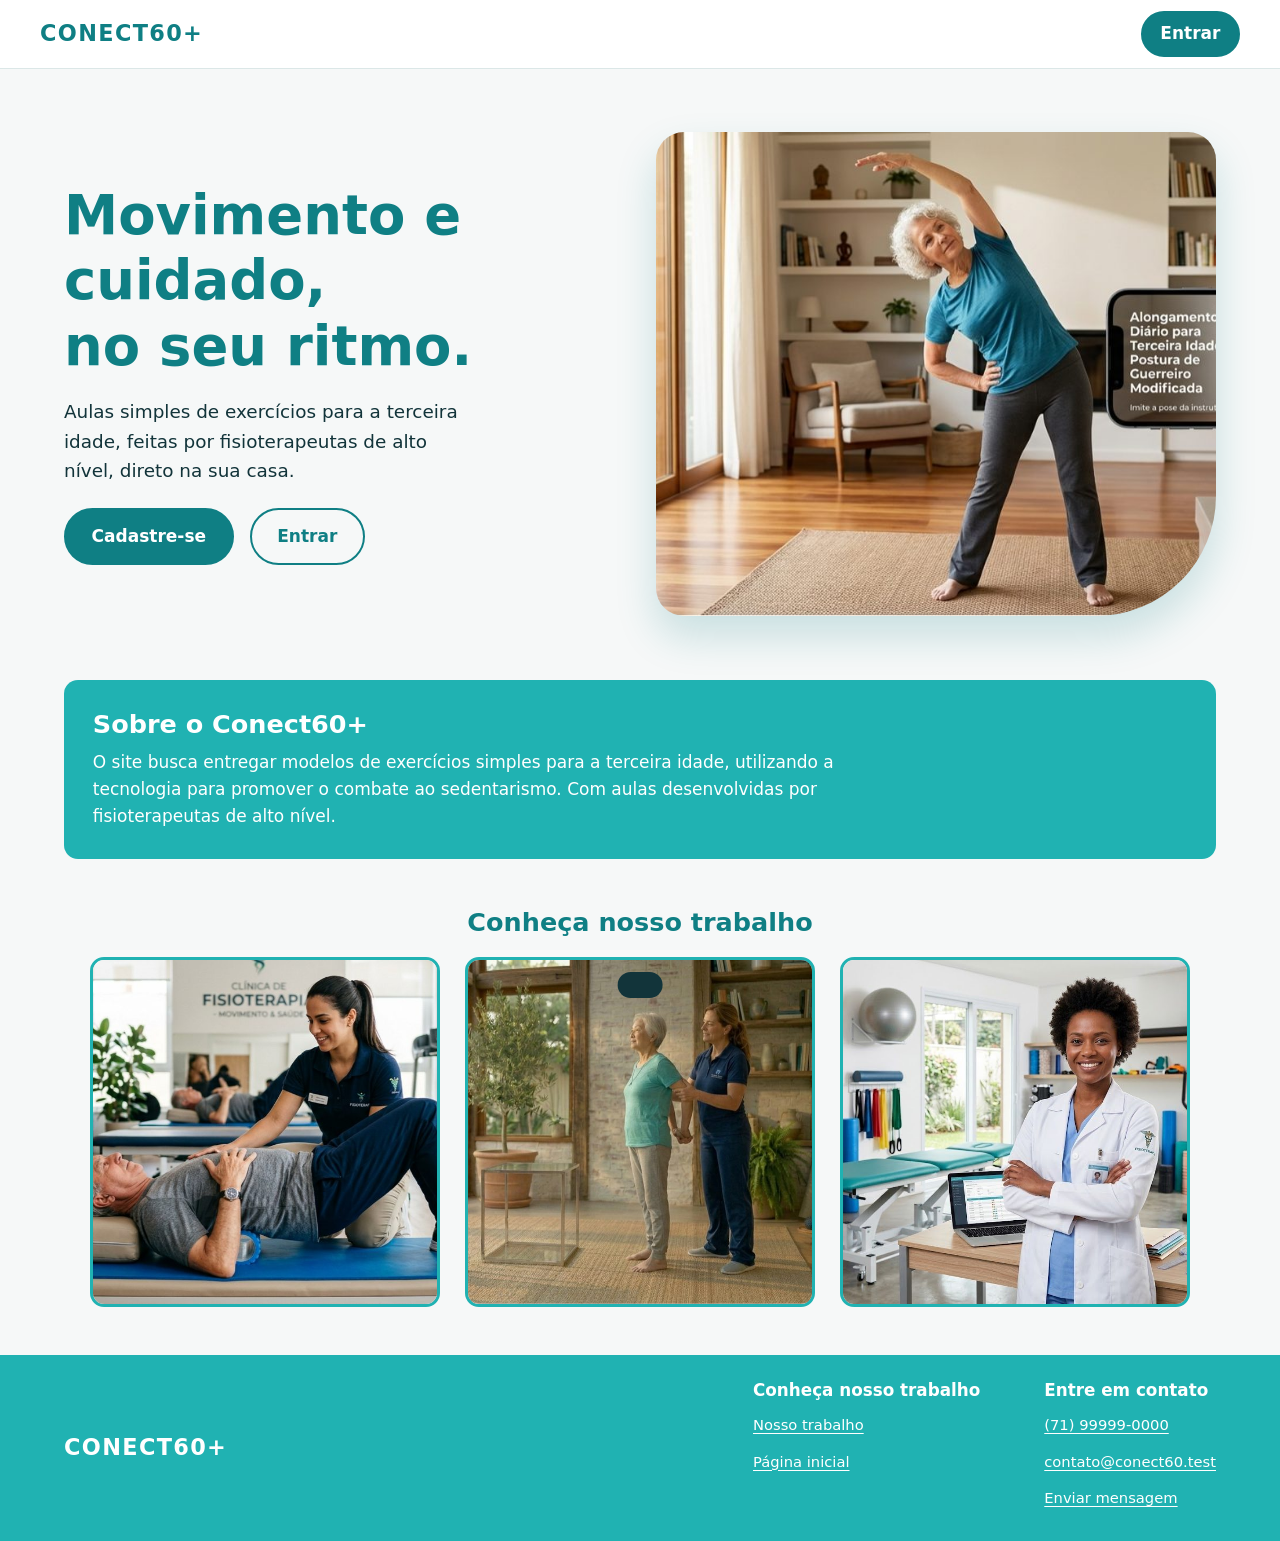
==== index.html @ 5c6b88a5 "Add files via upload" ====
<!DOCTYPE html>
<html lang="pt-BR">
<head>
<meta charset="UTF-8">
<meta name="viewport" content="width=device-width, initial-scale=1">
<title>Conect60+ | Exercícios para a terceira idade</title>
<link rel="stylesheet" href="style.css">
<script src="script.js" defer></script>
</head>
<body>
<a class="skip" href="#main">Pular para o conteúdo</a>

<header class="top">
  <a class="logo" href="#" data-go="home" aria-label="Conect60+, página inicial">CONECT60+</a>
  <nav class="top-actions" aria-label="Principal">
    <button class="btn btn-sm" id="btn-enter-top" data-open="login">Entrar</button>
    <button class="icon-btn" id="btn-profile" data-open="profile" aria-label="Abrir meu perfil" hidden>
      <img id="top-avatar" alt="" hidden>
      <svg id="top-avatar-svg" viewBox="0 0 24 24" aria-hidden="true"><circle cx="12" cy="8" r="4"/><path d="M4 21c1-4.5 4.5-6 8-6s7 1.5 8 6"/></svg>
    </button>
    <button class="btn btn-sm btn-ghost" id="btn-logout" hidden>Sair</button>
  </nav>
</header>

<main id="main" tabindex="-1">

  <!-- HOME -->
  <section class="view is-active" id="view-home" aria-labelledby="h-home">
    <div class="hero">
      <div class="hero-text">
        <h1 id="h-home">Movimento e cuidado, <br>no seu ritmo.</h1>
        <p>Aulas simples de exercícios para a terceira idade, feitas por fisioterapeutas de alto nível, direto na sua casa.</p>
        <div class="cta">
          <button class="btn" data-open="signup">Cadastre-se</button>
          <button class="btn btn-outline" data-open="login">Entrar</button>
        </div>
      </div>
      <div class="hero-img" role="img" aria-label="Senhora fazendo alongamento em casa, seguindo uma aula pelo celular"></div>
    </div>
    <section class="about" aria-labelledby="h-about">
      <h2 id="h-about">Sobre o Conect60+</h2>
      <p>O site busca entregar modelos de exercícios simples para a terceira idade, utilizando a tecnologia para promover o combate ao sedentarismo. Com aulas desenvolvidas por fisioterapeutas de alto nível.</p>
    </section>

  <!-- CONHEÇA NOSSO TRABALHO (só na página inicial) -->
  <section class="work" id="trabalho" tabindex="-1" aria-labelledby="h-work">
    <h2 id="h-work">Conheça nosso trabalho</h2>
    <ul class="work-grid">
      <li><figure tabindex="0">
        <div class="photo p1" role="img" aria-label="Fisioterapeuta atendendo um paciente idoso em uma clínica"></div>
        <figcaption>Nossos fisioterapeutas são profissionais qualificados e preparados para atender as necessidades da terceira idade.</figcaption>
      </figure></li>
      <li><figure tabindex="0">
        <div class="photo p2" role="img" aria-label="Fisioterapeuta ajudando uma senhora em um exercício de alongamento dos braços"></div>
        <figcaption>Todos os exercícios são seguros, confiáveis e desenvolvidos com base em orientações profissionais.</figcaption>
      </figure></li>
      <li><figure tabindex="0">
        <div class="photo p3" role="img" aria-label="Fisioterapeuta sorrindo, de braços cruzados, em sala de fisioterapia"></div>
        <figcaption>Nossa equipe acompanha cada aula com carinho e atenção, para você se sentir seguro em cada movimento.</figcaption>
      </figure></li>
    </ul>
  </section>
  </section>

  <!-- HOME DO IDOSO -->
  <section class="view" id="view-elder" aria-labelledby="h-elder">
    <div class="banner"><h1 id="h-elder">Olá, <span class="user-name">bem-vindo</span>!</h1></div>
    <div class="content">
      <h2 class="tag">Suas aulas</h2>
      <p class="progress" id="progress" aria-live="polite"></p>
      <ul class="grid lessons" id="lessons"></ul>
      <button class="btn btn-outline" id="btn-rate" data-open="rate" hidden>Avaliar o fisioterapeuta</button>
      <h2 class="tag">Exercícios</h2>
      <ul class="grid tiles" id="tiles"></ul>
    </div>
  </section>

  <!-- HOME DO PROFISSIONAL -->
  <section class="view" id="view-pro" aria-labelledby="h-pro">
    <div class="banner"><h1 id="h-pro">Olá, <span class="user-name">profissional</span>!</h1></div>
    <div class="content">
      <div class="publish">
        <h2>Publicar atividades</h2>
        <label class="btn btn-outline upload">
          Publique suas atividades
          <input type="file" id="file-up" accept="video/*,image/*" multiple>
        </label>
        <ul class="published" id="published" aria-live="polite"></ul>
      </div>
      <h2 class="tag">Quadros</h2>
      <ul class="grid lessons" id="boards"></ul>
    </div>
  </section>

  <!-- PÁGINA DE CATEGORIA DE EXERCÍCIOS -->
  <section class="view" id="view-cat" aria-labelledby="h-cat">
    <div class="banner cat-banner">
      <div class="banner-text">
      <nav class="crumbs" aria-label="Você está em">
        <a href="#" id="crumb-back">Exercícios</a> <span aria-hidden="true">/</span> <span id="cat-crumb" aria-current="page"></span>
      </nav>
      <h1 id="h-cat"></h1>
      <p id="cat-desc" class="cat-desc"></p>
      </div>
      <img id="cat-img" class="cat-img" alt="" width="233" height="179">
    </div>
    <div class="content">
      <p class="safety" role="note"><strong>Atenção:</strong> faça os movimentos devagar. Pare se sentir dor, tontura ou falta de ar e converse com o seu profissional de saúde.</p>
      <ul class="grid ex-grid" id="ex-list"></ul>
      <nav class="cat-nav" aria-label="Outras categorias">
        <button type="button" class="btn btn-outline" id="cat-prev"></button>
        <button type="button" class="btn" id="cat-back">Voltar aos exercícios</button>
        <button type="button" class="btn btn-outline" id="cat-next"></button>
      </nav>
    </div>
  </section>

</main>

<footer class="foot">
  <strong class="logo light">CONECT60+</strong>
  <nav class="foot-cols" aria-label="Rodapé">
    <div id="foot-work">
      <h2 class="f-title">Conheça nosso trabalho</h2>
      <ul>
        <li><a href="#trabalho" id="lnk-work">Nosso trabalho</a></li>
        <li><a href="#" data-go="home">Página inicial</a></li>
      </ul>
    </div>
    <div>
      <h2 class="f-title">Entre em contato</h2>
      <ul>
        <li><a href="tel:+5571999990000">(71) 99999-0000</a></li>
        <li><a href="mailto:contato@conect60.test">contato@conect60.test</a></li>
        <li><button type="button" class="f-btn" data-open="contact">Enviar mensagem</button></li>
      </ul>
    </div>
  </nav>
</footer>

<!-- DIALOGS (formulários só aparecem ao clicar) -->
<dialog id="dlg-signup" aria-labelledby="t-signup">
  <form method="dialog" class="card" id="f-signup" novalidate>
    <button type="button" class="close" data-close aria-label="Fechar">×</button>
    <h2 id="t-signup">Cadastre-se</h2>
    <p class="err" role="alert" aria-live="assertive"></p>
    <label>Nome completo<input name="nome" autocomplete="name" required></label>
    <div class="pro-only" hidden>
      <label>E-mail<input name="email" type="email" autocomplete="email"></label>
    </div>
    <label>Telefone<input name="tel" type="tel" inputmode="tel" autocomplete="tel" required></label>
    <label>Senha<input name="senha" type="password" autocomplete="new-password" minlength="6" required></label>
    <div class="pro-only" hidden>
      <label>Número do Crefito<input name="crefito"></label>
    </div>
    <button class="btn" type="submit">Cadastrar-se</button>
    <button type="button" class="link" id="toggle-pro" aria-pressed="false">Entre como profissional de saúde</button>
    <button type="button" class="link" data-open="login">Já tenho conta</button>
  </form>
</dialog>

<dialog id="dlg-login" aria-labelledby="t-login">
  <form method="dialog" class="card" id="f-login" novalidate>
    <button type="button" class="close" data-close aria-label="Fechar">×</button>
    <h2 id="t-login">Entrar</h2>
    <p class="err" role="alert" aria-live="assertive"></p>
    <label>Telefone<input name="tel" type="tel" inputmode="tel" autocomplete="tel" required></label>
    <label>Senha<input name="senha" type="password" autocomplete="current-password" required></label>
    <button class="btn" type="submit">Entrar</button>
    <button type="button" class="link" data-open="reset">Esqueceu a senha?</button>
    <button type="button" class="link" data-open="signup">Criar conta</button>
  </form>
</dialog>

<dialog id="dlg-reset" aria-labelledby="t-reset">
  <form method="dialog" class="card" id="f-reset" novalidate>
    <button type="button" class="close" data-close aria-label="Fechar">×</button>
    <h2 id="t-reset">Redefinir senha</h2>
    <p class="err" role="alert" aria-live="assertive"></p>
    <label>Telefone<input name="tel" type="tel" inputmode="tel" required></label>
    <label>Nova senha<input name="senha" type="password" minlength="6" autocomplete="new-password" required></label>
    <button class="btn" type="submit">Alterar senha</button>
  </form>
</dialog>

<!-- PERFIL (pop-up) -->
<dialog id="dlg-profile" aria-labelledby="t-profile" class="wide">
  <form method="dialog" class="card profile" id="f-profile" novalidate>
    <button type="button" class="close" data-close aria-label="Fechar">×</button>
    <h2 id="t-profile" class="bar">Perfil</h2>
    <p class="err" role="alert" aria-live="assertive"></p>
    <div class="profile-body">
      <div class="avatar-wrap">
        <div class="avatar" id="avatar-box">
          <img id="avatar-img" alt="Sua foto de perfil" hidden>
          <svg id="avatar-svg" viewBox="0 0 24 24" aria-hidden="true"><circle cx="12" cy="8" r="4"/><path d="M4 21c1-4.5 4.5-6 8-6s7 1.5 8 6"/></svg>
        </div>
        <div class="pro-only photo-actions">
          <label class="btn btn-sm btn-outline photo-btn">Alterar foto<input type="file" id="photo-input" accept="image/png,image/jpeg,image/webp"></label>
          <button type="button" class="link" id="photo-remove" hidden>Remover foto</button>
        </div>
      </div>
      <div class="fields">
        <label>Nome completo<input name="nome" autocomplete="name"></label>
        <label>Telefone para contato<input name="tel" type="tel" autocomplete="tel"></label>
        <label class="elder-only">Senha<input name="senha" type="password" autocomplete="new-password" placeholder="Deixe vazio para manter"></label>
        <label class="pro-only">Título profissional<input name="titulo" placeholder="Ex.: Fisioterapeuta, Crefito 0000"></label>
        <label class="pro-only">Resumo profissional<textarea name="resumo" rows="3"></textarea></label>
        <button class="btn" type="submit">Salvar alterações</button>
      </div>
    </div>
  </form>
</dialog>


<!-- CONTATO -->
<dialog id="dlg-contact" aria-labelledby="t-contact">
  <form method="dialog" class="card" id="f-contact" novalidate>
    <button type="button" class="close" data-close aria-label="Fechar">×</button>
    <h2 id="t-contact">Fale com a gente</h2>
    <p class="hint">Telefone de teste: (71) 99999-0000<br>E-mail de teste: contato@conect60.test</p>
    <p class="err" role="alert" aria-live="assertive"></p>
    <label>Nome<input name="nome" autocomplete="name" required></label>
    <label>E-mail<input name="email" type="email" autocomplete="email" required></label>
    <label>Mensagem<textarea name="msg" rows="4" required></textarea></label>
    <button class="btn" type="submit">Enviar mensagem</button>
  </form>
</dialog>

<!-- PLAYER DA AULA -->
<dialog id="dlg-player" aria-labelledby="t-player" class="wide">
  <div class="card">
    <button type="button" class="close" data-close aria-label="Fechar aula">×</button>
    <h2 id="t-player">Aula</h2>
    <video id="player" controls preload="metadata"></video>
    <p class="hint" id="player-hint"></p>
    <button class="btn" type="button" id="btn-finish">Concluir aula</button>
  </div>
</dialog>

<!-- AVALIAÇÃO (ao finalizar as aulas) -->
<dialog id="dlg-rate" aria-labelledby="t-rate" class="eval">
  <form method="dialog" class="card" id="f-rate" novalidate>
    <div class="rate-head">
      <div class="avatar sm" aria-hidden="true"><svg viewBox="0 0 24 24"><circle cx="12" cy="8" r="4"/><path d="M4 21c1-4.5 4.5-6 8-6s7 1.5 8 6"/></svg></div>
      <div><span class="chip">Sessão / Pacote finalizado</span><strong id="rate-pro">Nome do Profissional</strong></div>
      <button type="button" class="btn btn-sm btn-ghost" data-close>× Fechar</button>
    </div>
    <hr>
    <fieldset class="rate-set">
      <legend id="t-rate">Como foi a sua experiência com este fisioterapeuta?</legend>
      <button type="button" class="btn btn-sm btn-listen" id="btn-listen" aria-label="Ouvir a pergunta e as opções">🔊 Ouvir</button>
      <div class="opts">
        <label class="opt o-bad"><input type="radio" name="nota" value="1"><span><svg viewBox="0 0 24 24" aria-hidden="true"><path d="M10 15H5.5a2 2 0 0 1-2-2.3l1-6A2 2 0 0 1 6.5 5H17v10l-4 6a2 2 0 0 1-2-2z"/></svg>Não gostei</span></label>
        <label class="opt o-neutral"><input type="radio" name="nota" value="2"><span><svg viewBox="0 0 24 24" aria-hidden="true"><circle cx="12" cy="12" r="9"/><path d="M8 15h8M9 9.5h.01M15 9.5h.01"/></svg>Neutro</span></label>
        <label class="opt o-good"><input type="radio" name="nota" value="3"><span><svg viewBox="0 0 24 24" aria-hidden="true"><path d="M14 9h4.5a2 2 0 0 1 2 2.3l-1 6a2 2 0 0 1-2 1.7H7V9l4-6a2 2 0 0 1 2 2z"/></svg>Gostei</span></label>
        <label class="opt o-great"><input type="radio" name="nota" value="4"><span><svg viewBox="0 0 24 24" aria-hidden="true"><path d="M12 3l2.7 5.6 6.1.9-4.4 4.3 1 6.1L12 17l-5.4 2.9 1-6.1L3.2 9.5l6.1-.9z"/></svg>Ótimo</span></label>
      </div>
    </fieldset>
    <button class="btn btn-save" type="submit" id="btn-save" disabled>Salvar avaliação</button>
    <button type="button" class="link" data-close>Responder depois</button>
  </form>
</dialog>

<div class="toast" id="toast" role="status" aria-live="polite"></div>
</body>
</html>
---- style.css ----
:root{
  --teal:#20b2b2; --teal-d:#0f7f84; --ink:#12343a; --mist:#eaf7f7; --bg:#f6f8f8; --white:#fff; --danger:#b3261e;
  --r:14px; --ease:cubic-bezier(.22,.8,.3,1);
  --hero-img:url('imagens/hero-alongamento.jpg');
  font-family:"Segoe UI",system-ui,-apple-system,Roboto,sans-serif; color:var(--ink);
}
*{box-sizing:border-box}
html{scroll-behavior:smooth}
body{margin:0;background:var(--bg);font-size:1.0625rem;line-height:1.6;min-height:100vh;display:flex;flex-direction:column}
main{flex:1}
main:focus{outline:none}
h1,h2{line-height:1.2;margin:0 0 .6rem}
button,input,textarea{font:inherit}
:focus-visible{outline:3px solid #ffb703;outline-offset:3px;border-radius:6px}

.skip{position:absolute;left:-999px;top:0;background:var(--ink);color:#fff;padding:.7rem 1rem;z-index:100}
.skip:focus{left:0}

/* topo */
.top{position:sticky;top:0;z-index:20;display:flex;justify-content:space-between;align-items:center;padding:.7rem clamp(1rem,4vw,2.5rem);background:var(--white);box-shadow:0 1px 0 #dbe7e7}
.logo{font-weight:800;letter-spacing:.06em;font-size:1.4rem;color:var(--teal-d);text-decoration:none}
.logo.light{color:#fff}
.top-actions{display:flex;gap:.6rem;align-items:center}

/* botões */
.btn{background:var(--teal-d);color:#fff;border:2px solid var(--teal-d);padding:.8rem 1.6rem;border-radius:999px;font-weight:700;cursor:pointer;transition:transform .2s var(--ease),box-shadow .2s var(--ease),background .2s;display:inline-block;text-align:center}
.btn:hover{transform:translateY(-2px);box-shadow:0 8px 18px rgba(15,127,132,.28)}
.btn:active{transform:scale(.97)}
.btn-sm{padding:.45rem 1.1rem}
.btn-outline{background:transparent;color:var(--teal-d)}
.btn-outline:hover{background:var(--mist)}
.btn-ghost{background:transparent;color:var(--teal-d)}
.icon-btn{width:46px;height:46px;border-radius:50%;border:2px solid var(--teal-d);background:var(--white);display:grid;place-items:center;cursor:pointer;transition:transform .25s var(--ease)}
.icon-btn:hover{transform:rotate(-8deg) scale(1.08)}
.icon-btn svg,.avatar svg{width:60%;fill:none;stroke:var(--teal-d);stroke-width:1.8;stroke-linecap:round}
.link{background:none;border:0;color:var(--teal-d);text-decoration:underline;cursor:pointer;padding:.3rem;font-size:.95rem}
[hidden]{display:none!important}

/* transição de páginas */
.view{display:none}
.view.is-active{display:block;animation:viewIn .55s var(--ease) both}
.view.leaving{display:block;animation:viewOut .25s ease-in both;pointer-events:none}
@keyframes viewIn{from{opacity:0;transform:translateY(24px) scale(.985)}to{opacity:1;transform:none}}
@keyframes viewOut{to{opacity:0;transform:translateY(-14px)}}

/* hero */
.hero{display:grid;grid-template-columns:1fr 1fr;align-items:center;gap:2rem;padding:clamp(1.5rem,5vw,4rem) clamp(1rem,5vw,4rem);min-height:68vh}
.hero h1{font-size:clamp(2rem,5vw,3.4rem);color:var(--teal-d)}
.hero p{max-width:34ch;font-size:1.15rem}
.hero-text>*{animation:rise .7s var(--ease) both}
.hero-text>:nth-child(2){animation-delay:.12s}
.hero-text>:nth-child(3){animation-delay:.24s}
@keyframes rise{from{opacity:0;transform:translateY(22px)}to{opacity:1;transform:none}}
.cta{display:flex;gap:1rem;flex-wrap:wrap;margin-top:1.4rem}
.hero-img{min-height:340px;height:100%;border-radius:28px 28px 120px 28px;background:var(--hero-img) 58% center/cover;background-color:#bfeaea;box-shadow:0 20px 40px rgba(15,127,132,.2);animation:float 6s ease-in-out infinite}
@keyframes float{50%{transform:translateY(-10px)}}
.about{margin:0 clamp(1rem,5vw,4rem) 3rem;background:var(--teal);color:#fff;padding:1.8rem;border-radius:var(--r)}
.about p{max-width:70ch;margin:0}

/* áreas logadas */
.banner{background:linear-gradient(120deg,var(--teal),var(--teal-d));color:#fff;padding:2.5rem clamp(1rem,5vw,4rem)}
.banner h1{margin:0;font-size:clamp(1.6rem,4vw,2.4rem)}
.content{padding:1.5rem clamp(1rem,5vw,4rem) 3rem}
.tag{display:inline-block;background:var(--teal);color:#fff;padding:.3rem 1rem;border-radius:8px;font-size:1.05rem;margin:1.5rem 0 .9rem}
.grid{list-style:none;margin:0;padding:0;display:grid;gap:1rem}
.lessons{grid-template-columns:repeat(auto-fill,minmax(210px,1fr))}
.tiles{grid-template-columns:repeat(auto-fill,minmax(150px,1fr))}
.lesson,.tile{border-radius:var(--r);overflow:hidden;animation:rise .5s var(--ease) both}
.lesson button{width:100%;aspect-ratio:16/9;background:#0b1d20;border:0;border-radius:var(--r);cursor:pointer;display:grid;place-items:center;color:#fff;transition:transform .25s var(--ease)}
.lesson button:hover{transform:scale(1.03)}
.lesson button::before{content:"";width:46px;height:46px;border-radius:50%;background:var(--teal) url("data:image/svg+xml,%3Csvg xmlns='http://www.w3.org/2000/svg' viewBox='0 0 24 24'%3E%3Cpath fill='white' d='M9 7l9 5-9 5z'/%3E%3C/svg%3E") center/70%;transition:transform .25s}
.lesson button:hover::before{transform:scale(1.15)}
.lesson span{display:block;font-size:.9rem;padding:.3rem .2rem}
.tile{background:var(--teal);color:#fff;min-height:110px;display:grid;place-items:center;font-weight:700;padding:1rem;text-align:center;transition:transform .25s var(--ease)}
.tile:hover{transform:translateY(-4px) rotate(-1deg)}
.publish{background:var(--white);border-radius:var(--r);padding:1.4rem;box-shadow:0 6px 20px rgba(0,0,0,.06);text-align:center}
.upload{cursor:pointer}
.upload input{position:absolute;opacity:0;width:1px;height:1px}
.upload:focus-within{outline:3px solid #ffb703;outline-offset:3px}
.published{list-style:none;padding:0;margin:1rem 0 0}
.published li{animation:rise .4s var(--ease) both;padding:.3rem 0}

/* rodapé */
.foot{background:var(--teal);color:#fff;display:flex;gap:2rem;flex-wrap:wrap;justify-content:space-between;align-items:center;padding:1.6rem clamp(1rem,5vw,4rem)}
.foot p{margin:0}

/* dialogs */
dialog{border:0;background:transparent;padding:1rem;max-width:min(94vw,380px);width:100%;overflow:visible}
dialog.wide{max-width:min(94vw,640px)}
dialog::backdrop{background:rgba(10,40,45,.55);backdrop-filter:blur(3px)}
dialog[open]{animation:pop .4s var(--ease) both}
dialog[open]::backdrop{animation:fade .3s both}
dialog.closing{animation:popOut .22s ease-in both}
dialog.closing::backdrop{animation:fadeOut .22s both}
@keyframes pop{from{opacity:0;transform:translateY(30px) scale(.92)}to{opacity:1;transform:none}}
@keyframes popOut{to{opacity:0;transform:translateY(16px) scale(.96)}}
@keyframes fade{from{opacity:0}}
@keyframes fadeOut{to{opacity:0}}
.card{position:relative;background:var(--white);border-radius:20px;padding:1.8rem 1.6rem;display:flex;flex-direction:column;gap:.8rem;box-shadow:0 24px 50px rgba(0,0,0,.3)}
.card h2{text-align:center;color:var(--teal-d);margin:0}
.card label{display:flex;flex-direction:column;font-size:.9rem;font-weight:600;gap:.25rem}
.card input,.card textarea{border:2px solid var(--teal);border-radius:999px;padding:.65rem 1rem;color:var(--ink);transition:box-shadow .2s,border-color .2s}
.card textarea{border-radius:14px;resize:vertical}
.card input:focus,.card textarea:focus{outline:none;border-color:var(--teal-d);box-shadow:0 0 0 4px rgba(32,178,178,.3)}
.card input[aria-invalid=true]{border-color:var(--danger)}
.close{position:absolute;top:.4rem;right:.7rem;border:0;background:none;font-size:1.8rem;line-height:1;cursor:pointer;color:var(--teal-d);width:44px;height:44px;border-radius:50%}
.close:hover{background:var(--mist)}
.err{margin:0;color:var(--danger);font-size:.9rem;text-align:center;min-height:0}
.err:empty{display:none}
.err:not(:empty){animation:shake .4s}
@keyframes shake{25%{transform:translateX(-6px)}75%{transform:translateX(6px)}}
.pro-only,.elder-only{display:flex;flex-direction:column}
.profile{padding:0 0 1.6rem;overflow:hidden}
.profile .bar{background:var(--teal);color:#fff;padding:1rem;border-radius:20px 20px 0 0}
.profile>.err{padding:0 1.5rem}
.profile-body{display:grid;grid-template-columns:150px 1fr;gap:1.4rem;padding:0 1.5rem;align-items:start}
.avatar{aspect-ratio:1;border:4px solid var(--teal);border-radius:20px;display:grid;place-items:center;background:var(--mist)}
.fields{display:flex;flex-direction:column;gap:.8rem}

.toast{position:fixed;left:50%;bottom:1.4rem;transform:translate(-50%,120px);background:var(--ink);color:#fff;padding:.8rem 1.4rem;border-radius:999px;transition:transform .4s var(--ease);z-index:200;max-width:90vw}
.toast.show{transform:translate(-50%,0)}

/* responsividade */
@media (max-width:860px){
  .hero{grid-template-columns:1fr;min-height:auto;text-align:center}
  .hero p{margin-inline:auto}
  .cta{justify-content:center}
  .hero-img{order:-1;min-height:220px;border-radius:24px 24px 70px 24px}
}
@media (max-width:560px){
  body{font-size:1rem}
  .profile-body{grid-template-columns:1fr}
  .avatar{width:110px;margin:0 auto}
  .foot{flex-direction:column;text-align:center}
  .btn{width:100%}
  .top-actions .btn{width:auto}
}
@media (min-width:1400px){ body{font-size:1.15rem} }

/* acessibilidade */
@media (prefers-reduced-motion:reduce){
  *,*::before,*::after{animation-duration:.01ms!important;animation-iteration-count:1!important;transition-duration:.01ms!important;scroll-behavior:auto!important}
}
@media (prefers-contrast:more){ :root{--teal:#0f7f84} .card input{border-color:#000} }

/* player e avaliação */
.progress{margin:.2rem 0 .8rem;font-weight:600;color:var(--teal-d)}
.lesson.done span::before{content:"✔ ";color:var(--teal-d)}
#player{width:100%;border-radius:12px;background:#0b1d20;aspect-ratio:16/9}
.hint{margin:0;font-size:.85rem;text-align:center;color:#51696d}
dialog.eval{max-width:min(94vw,560px)}
.card.rating,#f-rate{border:2px solid #1d5fd0}
.rate-head{display:flex;align-items:center;gap:.8rem}
.rate-head>div:nth-child(2){flex:1;display:flex;flex-direction:column}
.chip{background:#dce9ff;color:#1d4fa8;font-size:.72rem;padding:.1rem .5rem;border-radius:6px;align-self:flex-start}
.avatar.sm{width:44px;border-width:2px;border-radius:50%}
hr{width:100%;border:0;border-top:1px solid #dbe7e7;margin:0}
.rate-set{border:0;padding:0;margin:0;display:grid;grid-template-columns:1fr auto;gap:.8rem;align-items:center}
.rate-set legend{float:left;width:calc(100% - 100px);font-weight:700;padding:0;line-height:1.35}
.rate-set legend+.btn-listen{justify-self:end}
.btn-listen{background:#1d5fd0;border-color:#1d5fd0}
.opts{grid-column:1/-1;display:grid;grid-template-columns:repeat(4,1fr);gap:.6rem}
.opt{position:relative;cursor:pointer}
.opt input{position:absolute;opacity:0;inset:0;width:100%;height:100%;margin:0;cursor:pointer}
.opt span{display:flex;flex-direction:column;align-items:center;gap:.4rem;justify-content:center;border:2px solid var(--c);color:var(--c);border-radius:10px;padding:.9rem .3rem;font-size:.85rem;font-weight:700;background:#fff;transition:transform .2s var(--ease),background .2s,color .2s,box-shadow .2s;min-height:96px;text-align:center}
.opt svg{width:30px;fill:none;stroke:currentColor;stroke-width:1.8;stroke-linecap:round;stroke-linejoin:round}
.opt:hover span{transform:translateY(-3px)}
.opt input:checked+span{background:var(--c);color:#fff;transform:scale(1.05);box-shadow:0 8px 18px rgba(0,0,0,.2);animation:pickd .35s var(--ease)}
.opt input:focus-visible+span{outline:3px solid #ffb703;outline-offset:3px}
@keyframes pickd{50%{transform:scale(1.12)}}
.o-bad{--c:#c62828}.o-neutral{--c:#a66a00}.o-good{--c:#1f7a3f}.o-great{--c:#1b2a2e}
.btn-save{width:100%;padding:1rem}
.btn-save:disabled{background:#9aa5b1;border-color:#9aa5b1;cursor:not-allowed;transform:none;box-shadow:none}
.btn-save:not(:disabled){animation:pickd .4s var(--ease)}
@media (max-width:560px){
  .opts{grid-template-columns:repeat(2,1fr)}
  .rate-head{flex-wrap:wrap}
  .rate-set legend{width:100%;float:none}
  .rate-set{grid-template-columns:1fr}
  .rate-set legend+.btn-listen{justify-self:start;width:auto}
}

/* conheça nosso trabalho */
:root{--work-1:url('imagens/clinica.jpg');--work-2:url('imagens/fisio-orientando.jpg');--work-3:url('imagens/fisioterapeuta.jpg')}
.work{padding:0 clamp(1rem,5vw,4rem) 3rem;scroll-margin-top:80px}
.work:focus{outline:none}
.work h2{color:var(--teal-d);text-align:center;margin-bottom:1.2rem}
.work-grid{list-style:none;margin:0 auto;padding:0;display:grid;grid-template-columns:repeat(3,1fr);gap:clamp(.8rem,2vw,1.6rem);max-width:1100px}
.work-grid li{transition:opacity .7s var(--ease),transform .7s var(--ease)}
.js .work-grid li{opacity:0;transform:translateY(34px) scale(.96)}
.js .work-grid.in li{opacity:1;transform:none}
.work-grid li:nth-child(2){transition-delay:.15s}
.work-grid li:nth-child(3){transition-delay:.3s}
.work figure{margin:0;position:relative;aspect-ratio:1;border:3px solid var(--teal);border-radius:var(--r);overflow:hidden;cursor:pointer;background:#fff;transition:transform .35s var(--ease),box-shadow .35s var(--ease)}
.work figure:hover,.work figure:focus-within,.work figure.show{transform:translateY(-6px);box-shadow:0 18px 34px rgba(15,127,132,.3)}
.photo{position:absolute;inset:0;background-size:cover;background-position:center;transition:transform .7s var(--ease),filter .5s}
.p1{background-image:var(--work-1);background-position:52% center}.p2{background-image:var(--work-2);background-position:64% center}.p3{background-image:var(--work-3);background-position:68% center}
.work figure:hover .photo,.work figure:focus-within .photo,.work figure.show .photo{transform:scale(1.12);filter:blur(1.5px) brightness(.8)}
.work figcaption{position:absolute;inset:0;display:grid;place-items:center;padding:1.2rem;text-align:center;color:#fff;font-weight:700;font-size:clamp(.85rem,1.6vw,1.05rem);background:rgba(8,40,45,.62);opacity:0;transform:translateY(24px);transition:opacity .4s var(--ease),transform .5s var(--ease)}
.work figure:hover figcaption,.work figure:focus-within figcaption,.work figure.show figcaption{opacity:1;transform:none}

/* rodapé */
.foot-cols{display:flex;gap:clamp(1.5rem,6vw,4rem);flex-wrap:wrap}
.f-title{font-size:1.05rem;margin:0 0 .4rem}
.foot ul{list-style:none;margin:0;padding:0;font-size:.92rem}
.foot li{padding:.15rem 0}
.foot a,.f-btn{color:#fff;text-decoration:underline;text-underline-offset:3px;background:none;border:0;cursor:pointer;padding:.25rem 0;display:inline-block;transition:opacity .2s,transform .2s}
.foot a:hover,.f-btn:hover{opacity:.8;transform:translateX(3px)}
.foot :focus-visible{outline-color:#fff}
@media (max-width:860px){.work-grid{grid-template-columns:1fr 1fr}.work-grid li:last-child{grid-column:1/-1;max-width:50%;justify-self:center;width:100%}}
@media (max-width:560px){.work-grid{grid-template-columns:1fr}.work-grid li:last-child{max-width:none}.foot-cols{justify-content:center;text-align:center}}

/* categorias de exercícios */
.tile{padding:0}
.tile button{width:100%;height:100%;min-height:110px;background:none;border:0;color:#fff;font-weight:700;cursor:pointer;padding:1rem;font-size:1rem;display:grid;place-items:center;gap:.3rem}
.tile button span{font-size:1.8rem}
.tile:focus-within{outline:3px solid #ffb703;outline-offset:3px}
.tile button:focus-visible{outline:none}
.crumbs{font-size:.9rem;margin-bottom:.6rem}
.crumbs a{color:#fff}
.cat-desc{max-width:62ch;margin:.4rem 0 0;font-size:1.1rem}
.safety{background:#fff6d6;border-left:6px solid #ffb703;padding:.8rem 1rem;border-radius:8px;margin:0 0 1.2rem}
.ex-grid{grid-template-columns:repeat(auto-fill,minmax(280px,1fr))}
.ex{background:#fff;border-radius:var(--r);padding:1.2rem;box-shadow:0 6px 18px rgba(0,0,0,.07);border-top:5px solid var(--teal);animation:rise .55s var(--ease) both;transition:transform .25s var(--ease),box-shadow .25s}
.ex:hover{transform:translateY(-4px);box-shadow:0 14px 28px rgba(15,127,132,.18)}
.ex h2{font-size:1.2rem;color:var(--teal-d);margin:0 0 .4rem}
.meta{display:flex;gap:.5rem;flex-wrap:wrap;margin:0 0 .7rem;padding:0;font-size:.85rem}
.meta span{background:var(--mist);padding:.15rem .7rem;border-radius:999px;font-weight:600}
.ex summary{cursor:pointer;font-weight:700;color:var(--teal-d);padding:.4rem 0;border-radius:6px}
.ex details[open] ol{animation:rise .4s var(--ease)}
.ex ol{margin:.5rem 0 0;padding-left:1.3rem}
.ex li{padding:.2rem 0}
.cat-nav{display:flex;gap:.8rem;flex-wrap:wrap;justify-content:space-between;margin-top:2rem}
@media (max-width:560px){.cat-nav{flex-direction:column}.ex-grid{grid-template-columns:1fr}}

/* imagens e foto de perfil */
#view-elder .banner{background:linear-gradient(120deg,rgba(32,178,178,.92),rgba(15,127,132,.8)),url('imagens/fisio-orientando.jpg') 60% 40%/cover;min-height:170px;display:flex;align-items:center}
#view-pro .banner{background:linear-gradient(90deg,rgba(15,127,132,.96) 30%,rgba(15,127,132,.5)),url('imagens/fisioterapeuta.jpg') right 30%/cover;min-height:170px;display:flex;align-items:center}
.cat-banner{display:flex;align-items:center;justify-content:space-between;gap:1.5rem}
.banner-text{flex:1}
.cat-img{width:auto;height:150px;background:#fff;border-radius:20px;padding:.5rem .8rem;box-shadow:0 10px 24px rgba(0,0,0,.2);animation:float 6s ease-in-out infinite}
.tile button img{height:78px;width:auto;max-width:100%;background:#fff;border-radius:12px;padding:.25rem .5rem;object-fit:contain;transition:transform .3s var(--ease)}
.tile:hover button img{transform:scale(1.08) rotate(2deg)}
.icon-btn{overflow:hidden;padding:0}
.icon-btn img{width:100%;height:100%;object-fit:cover;border-radius:50%}
.avatar{overflow:hidden;position:relative}
.avatar img{width:100%;height:100%;object-fit:cover;position:absolute;inset:0;animation:fade .4s both}
.avatar-wrap{display:flex;flex-direction:column;gap:.6rem;align-items:center}
.avatar-wrap .avatar{width:100%}
.photo-actions{align-items:center;gap:.2rem}
.card .photo-btn{position:relative;cursor:pointer;align-items:center;font-size:.85rem}
.photo-btn input{position:absolute;opacity:0;width:1px;height:1px;border:0;padding:0}
.photo-btn:focus-within{outline:3px solid #ffb703;outline-offset:3px}
@media (max-width:560px){
  .cat-img{height:96px}
  .cat-banner{align-items:flex-start}
  .avatar-wrap .avatar{width:110px}
  #view-pro .banner{background:linear-gradient(90deg,rgba(15,127,132,.97),rgba(15,127,132,.8)),url('imagens/fisioterapeuta.jpg') center/cover}
}
/* foco programático em títulos (troca de página) não precisa de moldura */
h1[tabindex="-1"]:focus,h1[tabindex="-1"]:focus-visible{outline:none}
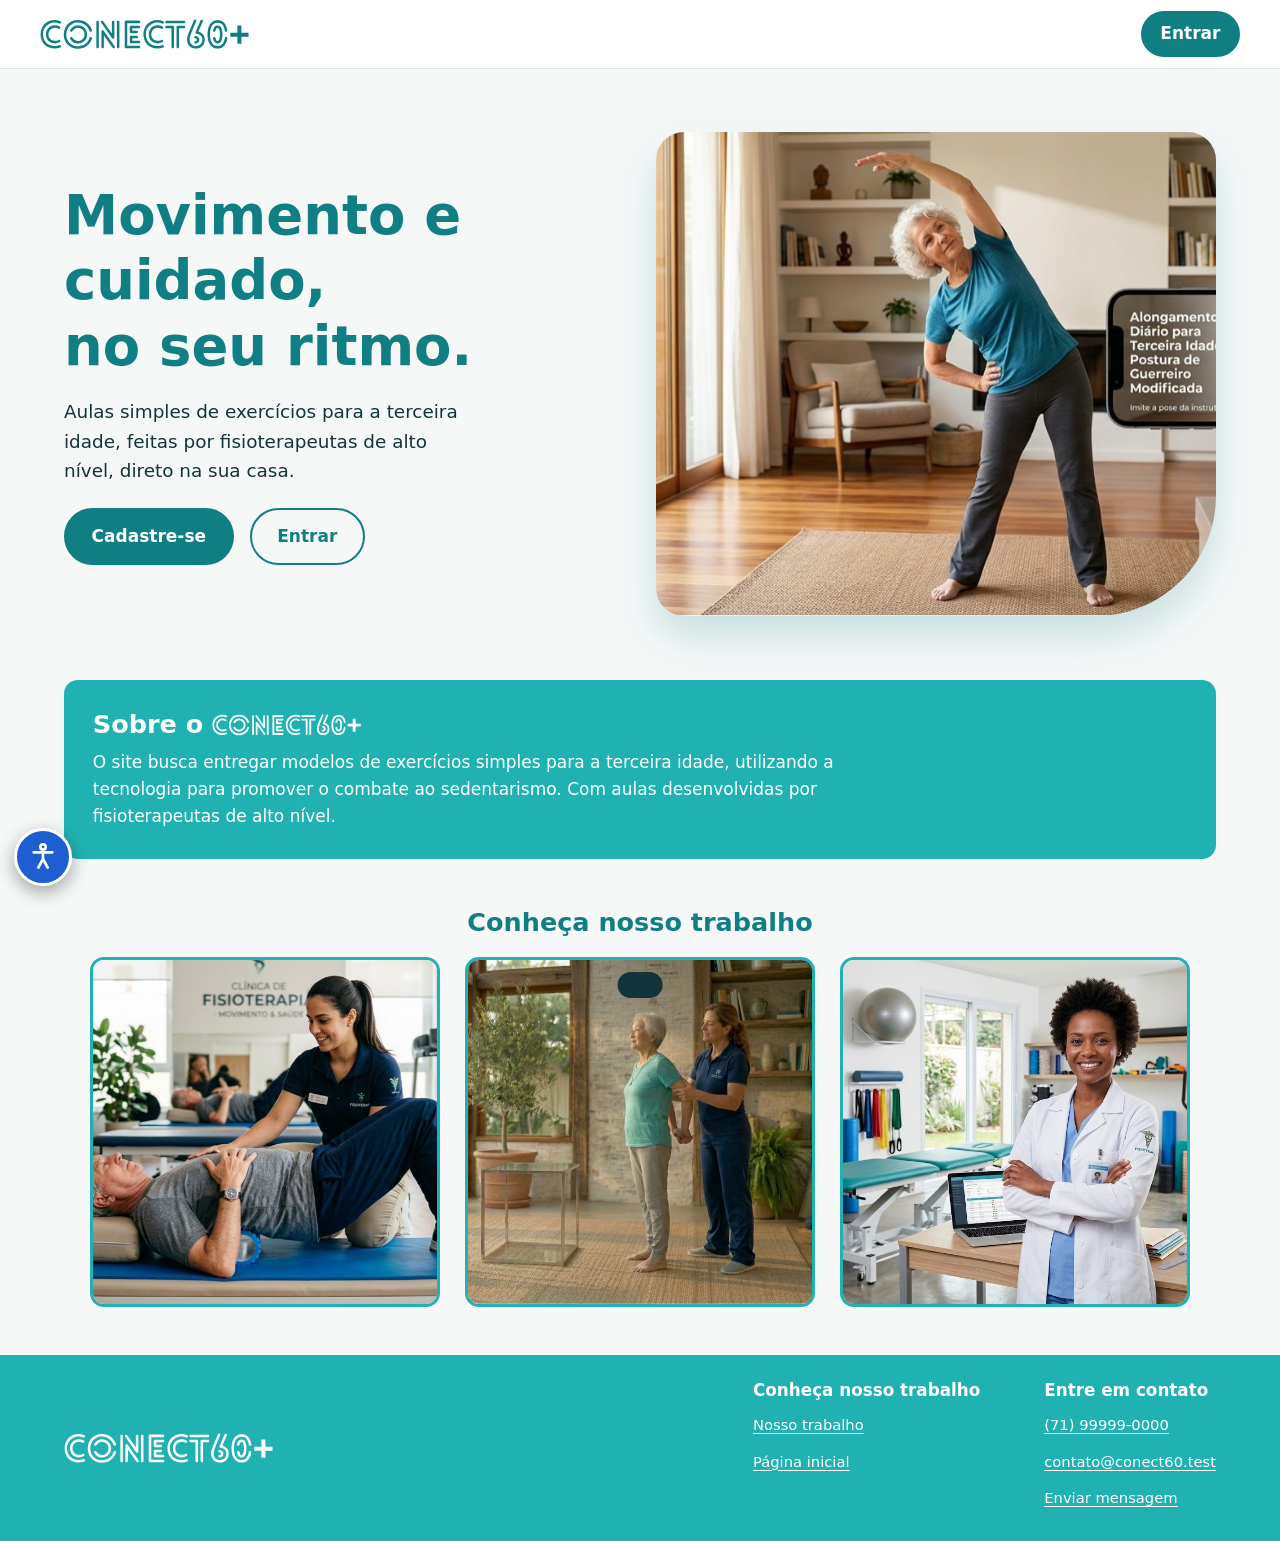
==== commit 2f5d555b: "Add files via upload" ====
--- a/index.html
+++ b/index.html
@@ -8,10 +8,11 @@
 <script src="script.js" defer></script>
 </head>
 <body>
+<svg width="0" height="0" style="position:absolute" aria-hidden="true" focusable="false"><symbol id="logo-c60" viewBox="40.64 471.81 735.62 106.90"><path fill="currentColor" d="M 112.12,479.50 C 113.45,480.03 114.27,480.85 114.57,481.96 C 114.88,483.06 114.81,484.16 114.37,485.27 C 113.93,486.39 113.20,487.20 112.18,487.73 C 111.16,488.26 110.00,488.26 108.68,487.73 C 103.45,485.52 97.93,484.42 92.09,484.42 C 84.14,484.42 77.08,486.25 70.93,489.92 C 64.79,493.58 59.97,498.54 56.47,504.77 C 52.98,511.01 51.24,518.02 51.24,525.79 C 51.24,531.00 52.12,536.06 53.89,540.98 C 55.66,545.89 58.27,550.28 61.72,554.17 C 65.18,558.06 69.47,561.16 74.59,563.46 C 79.72,565.75 85.68,566.90 92.49,566.90 C 95.32,566.90 98.08,566.61 100.78,566.04 C 103.47,565.47 106.10,564.70 108.68,563.73 C 110.00,563.19 111.16,563.19 112.18,563.73 C 113.20,564.26 113.93,565.06 114.37,566.13 C 114.81,567.18 114.88,568.27 114.57,569.38 C 114.27,570.47 113.45,571.29 112.12,571.81 C 105.75,574.36 99.21,575.65 92.49,575.65 C 84.27,575.65 77.04,574.26 70.80,571.48 C 64.58,568.69 59.39,564.93 55.22,560.21 C 51.06,555.47 47.93,550.15 45.80,544.23 C 43.69,538.30 42.64,532.24 42.64,526.06 C 42.64,519.79 43.65,513.64 45.68,507.63 C 47.70,501.61 50.79,496.20 54.95,491.38 C 59.12,486.56 64.33,482.74 70.62,479.92 C 76.89,477.08 84.18,475.67 92.49,475.67 C 99.21,475.67 105.75,476.95 112.12,479.50 Z M 106.03,545.29 C 107.27,544.58 108.41,544.45 109.47,544.90 C 110.52,545.33 111.33,546.06 111.91,547.08 C 112.49,548.10 112.67,549.16 112.45,550.27 C 112.22,551.37 111.45,552.27 110.14,552.98 C 107.30,554.66 104.35,555.88 101.30,556.63 C 98.26,557.38 95.19,557.71 92.09,557.63 C 86.70,557.53 81.68,556.20 77.03,553.65 C 72.39,551.08 68.66,547.43 65.82,542.71 C 63.00,537.97 61.59,532.33 61.59,525.79 C 61.59,518.99 63.09,513.18 66.09,508.35 C 69.10,503.54 73.02,499.87 77.84,497.35 C 82.66,494.83 87.90,493.64 93.55,493.77 C 99.22,493.90 104.75,495.46 110.14,498.46 C 111.45,499.08 112.22,499.97 112.45,501.13 C 112.67,502.28 112.49,503.36 111.91,504.38 C 111.33,505.39 110.52,506.10 109.47,506.50 C 108.41,506.89 107.27,506.73 106.03,506.02 C 102.22,503.91 98.24,502.79 94.07,502.65 C 89.92,502.51 86.03,503.28 82.41,504.96 C 78.78,506.64 75.87,509.23 73.66,512.73 C 71.45,516.22 70.34,520.57 70.34,525.79 C 70.34,530.66 71.35,534.77 73.39,538.13 C 75.43,541.49 78.08,544.05 81.34,545.81 C 84.62,547.58 88.16,548.55 91.97,548.73 C 94.26,548.83 96.62,548.59 99.05,548.02 C 101.48,547.44 103.81,546.53 106.03,545.29 Z M 106.03,545.29 M 223.53,510.94 C 223.87,512.09 223.78,513.22 223.26,514.33 C 222.73,515.43 221.85,516.16 220.61,516.50 C 219.46,516.86 218.30,516.76 217.15,516.19 C 216.00,515.60 215.25,514.74 214.90,513.58 C 212.07,504.92 206.93,497.89 199.51,492.50 C 196.06,490.03 192.22,488.08 187.97,486.67 C 183.73,485.25 179.27,484.54 174.59,484.54 C 166.72,484.54 159.94,486.05 154.28,489.06 C 148.62,492.06 144.10,496.02 140.69,500.94 C 137.29,505.84 135.03,511.26 133.92,517.19 C 132.82,523.10 132.82,529.03 133.92,534.96 C 135.03,540.88 137.29,546.29 140.69,551.19 C 144.10,556.09 148.62,560.05 154.28,563.06 C 159.94,566.06 166.72,567.56 174.59,567.56 C 179.27,567.56 183.73,566.85 187.97,565.44 C 192.22,564.02 196.06,562.08 199.51,559.60 C 206.93,554.40 212.07,547.37 214.90,538.52 C 215.25,537.29 216.00,536.41 217.15,535.88 C 218.30,535.33 219.46,535.24 220.61,535.60 C 221.85,535.95 222.73,536.68 223.26,537.79 C 223.78,538.91 223.87,540.08 223.53,541.31 C 221.85,546.44 219.41,551.22 216.22,555.65 C 213.03,560.06 209.28,563.81 204.94,566.90 C 200.61,569.91 195.90,572.30 190.82,574.06 C 185.74,575.82 180.32,576.71 174.59,576.71 C 166.18,576.71 158.82,575.30 152.49,572.48 C 146.16,569.65 140.91,565.82 136.72,561.00 C 132.52,556.18 129.38,550.77 127.30,544.75 C 125.22,538.74 124.17,532.53 124.17,526.13 C 124.17,519.71 125.22,513.49 127.30,507.48 C 129.38,501.47 132.52,496.06 136.72,491.25 C 140.91,486.43 146.16,482.60 152.49,479.77 C 158.82,476.94 166.18,475.52 174.59,475.52 C 180.32,475.52 185.74,476.36 190.82,478.04 C 195.90,479.72 200.61,482.11 204.94,485.21 C 209.28,488.39 213.03,492.17 216.22,496.54 C 219.41,500.92 221.85,505.72 223.53,510.94 Z M 147.26,542.10 C 146.64,540.95 146.49,539.81 146.80,538.67 C 147.10,537.52 147.79,536.63 148.86,536.00 C 150.00,535.38 151.14,535.22 152.30,535.54 C 153.45,535.85 154.33,536.58 154.94,537.73 C 156.01,539.41 157.28,540.98 158.74,542.44 C 160.19,543.90 161.76,545.11 163.44,546.08 C 166.80,548.21 170.52,549.27 174.59,549.27 C 177.77,549.27 180.75,548.68 183.53,547.48 C 186.32,546.29 188.68,544.63 190.63,542.50 C 192.76,540.47 194.41,538.04 195.61,535.21 C 196.80,532.38 197.40,529.33 197.40,526.06 C 197.40,522.87 196.80,519.86 195.61,517.04 C 194.41,514.21 192.76,511.78 190.63,509.75 C 188.68,507.71 186.32,506.07 183.53,504.83 C 180.75,503.60 177.77,502.98 174.59,502.98 C 170.52,502.98 166.80,503.99 163.44,506.02 C 160.00,508.06 157.16,510.85 154.94,514.38 C 154.33,515.53 153.45,516.29 152.30,516.65 C 151.14,516.99 150.00,516.86 148.86,516.25 C 147.79,515.63 147.10,514.72 146.80,513.52 C 146.49,512.33 146.64,511.16 147.26,510.00 C 150.09,504.96 153.93,501.03 158.80,498.21 C 163.66,495.38 168.92,493.96 174.59,493.96 C 179.01,493.96 183.16,494.80 187.05,496.48 C 190.93,498.16 194.34,500.46 197.26,503.38 C 200.09,506.29 202.32,509.70 203.94,513.58 C 205.58,517.47 206.40,521.64 206.40,526.06 C 206.40,530.48 205.58,534.64 203.94,538.52 C 202.32,542.41 200.09,545.81 197.26,548.73 C 194.34,551.74 190.93,554.09 187.05,555.77 C 183.16,557.45 179.01,558.29 174.59,558.29 C 171.84,558.29 169.12,557.92 166.42,557.17 C 163.73,556.41 161.18,555.36 158.80,554.04 C 153.93,551.03 150.09,547.05 147.26,542.10 Z M 147.26,542.10 M 255.74,484.54 C 255.03,483.49 254.79,482.36 255.01,481.17 C 255.23,479.97 255.83,479.06 256.81,478.44 C 257.77,477.65 258.88,477.39 260.12,477.65 C 261.35,477.91 262.28,478.53 262.91,479.50 L 293.41,523.15 L 293.41,481.90 C 293.41,480.66 293.87,479.65 294.78,478.85 C 295.71,478.05 296.75,477.65 297.91,477.65 C 299.14,477.65 300.18,478.05 301.01,478.85 C 301.86,479.65 302.28,480.66 302.28,481.90 L 302.28,537.06 C 302.28,538.74 301.62,539.98 300.31,540.77 C 299.33,541.48 298.25,541.72 297.06,541.50 C 295.86,541.28 294.91,540.68 294.20,539.71 Z M 247.64,570.63 C 247.64,571.77 247.21,572.80 246.37,573.73 C 245.53,574.66 244.50,575.13 243.26,575.13 C 242.12,575.13 241.11,574.66 240.22,573.73 C 239.33,572.80 238.89,571.77 238.89,570.63 L 238.89,481.90 C 238.89,480.66 239.33,479.65 240.22,478.85 C 241.11,478.05 242.12,477.65 243.26,477.65 C 244.50,477.65 245.53,478.05 246.37,478.85 C 247.21,479.65 247.64,480.66 247.64,481.90 Z M 320.06,570.63 C 320.06,571.77 319.61,572.80 318.72,573.73 C 317.85,574.66 316.79,575.13 315.56,575.13 C 314.40,575.13 313.38,574.66 312.49,573.73 C 311.62,572.80 311.18,571.77 311.18,570.63 L 311.18,481.90 C 311.18,480.66 311.62,479.65 312.49,478.85 C 313.38,478.05 314.40,477.65 315.56,477.65 C 316.79,477.65 317.85,478.05 318.72,478.85 C 319.61,479.65 320.06,480.66 320.06,481.90 Z M 303.22,568.10 C 303.93,569.08 304.17,570.16 303.95,571.35 C 303.73,572.55 303.13,573.54 302.16,574.33 C 301.09,574.94 299.96,575.14 298.76,574.92 C 297.58,574.71 296.64,574.11 295.93,573.15 L 265.41,529.50 L 265.41,570.63 C 265.41,571.77 264.96,572.78 264.08,573.67 C 263.20,574.55 262.14,575.00 260.91,575.00 C 259.75,575.00 258.75,574.55 257.91,573.67 C 257.08,572.78 256.66,571.77 256.66,570.63 L 256.66,515.44 C 256.66,513.76 257.27,512.56 258.51,511.85 C 259.48,511.06 260.59,510.78 261.83,511.00 C 263.08,511.22 264.00,511.86 264.62,512.92 Z M 303.22,568.10 M 389.02,566.10 C 390.25,566.10 391.31,566.55 392.18,567.44 C 393.07,568.31 393.52,569.38 393.52,570.63 C 393.52,571.77 393.07,572.78 392.18,573.67 C 391.31,574.55 390.25,575.00 389.02,575.00 L 343.12,575.00 C 341.98,575.00 340.97,574.55 340.08,573.67 C 339.19,572.78 338.75,571.77 338.75,570.63 L 338.75,481.90 C 338.75,480.66 339.19,479.63 340.08,478.79 C 340.97,477.95 341.98,477.52 343.12,477.52 L 389.02,477.52 C 390.25,477.52 391.31,477.95 392.18,478.79 C 393.07,479.63 393.52,480.66 393.52,481.90 C 393.52,483.14 393.07,484.20 392.18,485.08 C 391.31,485.96 390.25,486.40 389.02,486.40 L 347.64,486.40 L 347.64,566.10 Z M 389.02,495.29 C 390.25,495.29 391.31,495.72 392.18,496.56 C 393.07,497.40 393.52,498.43 393.52,499.67 C 393.52,500.82 393.07,501.84 392.18,502.73 C 391.31,503.60 390.25,504.04 389.02,504.04 L 365.27,504.04 L 365.27,512.92 L 380.79,512.92 C 382.02,512.92 383.09,513.36 383.98,514.25 C 384.86,515.14 385.31,516.20 385.31,517.44 C 385.31,518.59 384.86,519.61 383.98,520.50 C 383.09,521.38 382.02,521.81 380.79,521.81 L 360.89,521.81 C 359.65,521.81 358.59,521.38 357.71,520.50 C 356.83,519.61 356.39,518.59 356.39,517.44 L 356.39,499.67 C 356.39,498.43 356.83,497.40 357.71,496.56 C 358.59,495.72 359.65,495.29 360.89,495.29 Z M 380.79,530.69 C 382.02,530.69 383.09,531.11 383.98,531.96 C 384.86,532.79 385.31,533.83 385.31,535.06 C 385.31,536.31 384.86,537.39 383.98,538.27 C 383.09,539.15 382.02,539.58 380.79,539.58 L 365.27,539.58 L 365.27,548.33 L 389.02,548.33 C 390.25,548.33 391.31,548.78 392.18,549.67 C 393.07,550.54 393.52,551.60 393.52,552.85 C 393.52,553.99 393.07,555.01 392.18,555.90 C 391.31,556.79 390.25,557.23 389.02,557.23 L 360.89,557.23 C 359.65,557.23 358.59,556.79 357.71,555.90 C 356.83,555.01 356.39,553.99 356.39,552.85 L 356.39,535.06 C 356.39,533.83 356.83,532.79 357.71,531.96 C 358.59,531.11 359.65,530.69 360.89,530.69 Z M 380.79,530.69 M 473.88,479.50 C 475.22,480.03 476.04,480.85 476.34,481.96 C 476.64,483.06 476.58,484.16 476.13,485.27 C 475.70,486.39 474.97,487.20 473.95,487.73 C 472.93,488.26 471.76,488.26 470.45,487.73 C 465.22,485.52 459.70,484.42 453.86,484.42 C 445.90,484.42 438.85,486.25 432.70,489.92 C 426.56,493.58 421.74,498.54 418.24,504.77 C 414.75,511.01 413.01,518.02 413.01,525.79 C 413.01,531.00 413.89,536.06 415.65,540.98 C 417.43,545.89 420.04,550.28 423.49,554.17 C 426.95,558.06 431.24,561.16 436.36,563.46 C 441.49,565.75 447.45,566.90 454.26,566.90 C 457.09,566.90 459.85,566.61 462.55,566.04 C 465.24,565.47 467.87,564.70 470.45,563.73 C 471.76,563.19 472.93,563.19 473.95,563.73 C 474.97,564.26 475.70,565.06 476.13,566.13 C 476.58,567.18 476.64,568.27 476.34,569.38 C 476.04,570.47 475.22,571.29 473.88,571.81 C 467.52,574.36 460.98,575.65 454.26,575.65 C 446.04,575.65 438.81,574.26 432.57,571.48 C 426.35,568.69 421.15,564.93 416.99,560.21 C 412.83,555.47 409.70,550.15 407.57,544.23 C 405.46,538.30 404.40,532.24 404.40,526.06 C 404.40,519.79 405.42,513.64 407.45,507.63 C 409.47,501.61 412.56,496.20 416.72,491.38 C 420.88,486.56 426.10,482.74 432.38,479.92 C 438.66,477.08 445.95,475.67 454.26,475.67 C 460.98,475.67 467.52,476.95 473.88,479.50 Z M 467.80,545.29 C 469.04,544.58 470.18,544.45 471.24,544.90 C 472.29,545.33 473.10,546.06 473.68,547.08 C 474.26,548.10 474.44,549.16 474.22,550.27 C 473.99,551.37 473.22,552.27 471.90,552.98 C 469.07,554.66 466.12,555.88 463.07,556.63 C 460.03,557.38 456.96,557.71 453.86,557.63 C 448.47,557.53 443.45,556.20 438.80,553.65 C 434.16,551.08 430.43,547.43 427.59,542.71 C 424.77,537.97 423.36,532.33 423.36,525.79 C 423.36,518.99 424.86,513.18 427.86,508.35 C 430.87,503.54 434.79,499.87 439.61,497.35 C 444.43,494.83 449.67,493.64 455.32,493.77 C 460.99,493.90 466.51,495.46 471.90,498.46 C 473.22,499.08 473.99,499.97 474.22,501.13 C 474.44,502.28 474.26,503.36 473.68,504.38 C 473.10,505.39 472.29,506.10 471.24,506.50 C 470.18,506.89 469.04,506.73 467.80,506.02 C 463.99,503.91 460.01,502.79 455.84,502.65 C 451.69,502.51 447.80,503.28 444.18,504.96 C 440.55,506.64 437.63,509.23 435.43,512.73 C 433.22,516.22 432.11,520.57 432.11,525.79 C 432.11,530.66 433.12,534.77 435.15,538.13 C 437.20,541.49 439.85,544.05 443.11,545.81 C 446.39,547.58 449.93,548.55 453.74,548.73 C 456.03,548.83 458.39,548.59 460.82,548.02 C 463.25,547.44 465.58,546.53 467.80,545.29 Z M 467.80,545.29 M 485.69,486.40 C 484.45,486.40 483.39,485.96 482.51,485.08 C 481.61,484.20 481.17,483.18 481.17,482.02 C 481.17,480.79 481.61,479.75 482.51,478.92 C 483.39,478.07 484.45,477.65 485.69,477.65 L 547.63,477.65 C 548.86,477.65 549.88,478.07 550.67,478.92 C 551.46,479.75 551.86,480.79 551.86,482.02 C 551.86,483.18 551.46,484.20 550.67,485.08 C 549.88,485.96 548.86,486.40 547.63,486.40 Z M 485.69,504.04 C 484.45,504.04 483.39,503.63 482.51,502.79 C 481.61,501.95 481.17,500.95 481.17,499.79 C 481.17,498.56 481.61,497.50 482.51,496.63 C 483.39,495.74 484.45,495.29 485.69,495.29 L 507.71,495.29 C 508.95,495.29 510.01,495.74 510.88,496.63 C 511.77,497.50 512.21,498.56 512.21,499.79 L 512.21,570.48 C 512.21,571.72 511.77,572.78 510.88,573.67 C 510.01,574.55 508.95,575.00 507.71,575.00 C 506.56,575.00 505.52,574.55 504.59,573.67 C 503.66,572.78 503.19,571.72 503.19,570.48 L 503.19,504.04 Z M 547.63,495.29 C 548.86,495.29 549.88,495.74 550.67,496.63 C 551.46,497.50 551.86,498.56 551.86,499.79 C 551.86,500.95 551.46,501.95 550.67,502.79 C 549.88,503.63 548.86,504.04 547.63,504.04 L 529.86,504.04 L 529.86,570.48 C 529.86,571.72 529.41,572.78 528.53,573.67 C 527.64,574.55 526.57,575.00 525.34,575.00 C 524.18,575.00 523.16,574.55 522.28,573.67 C 521.40,572.78 520.96,571.72 520.96,570.48 L 520.96,499.79 C 520.96,498.56 521.40,497.50 522.28,496.63 C 523.16,495.74 524.18,495.29 525.34,495.29 Z M 547.63,495.29 M 605.44,476.98 C 606.05,475.66 606.91,474.83 608.03,474.48 C 609.14,474.12 610.20,474.18 611.21,474.67 C 612.22,475.16 613.00,475.91 613.53,476.92 C 614.05,477.93 614.01,479.10 613.40,480.44 L 598.01,515.83 C 604.99,517.78 610.43,521.23 614.32,526.19 C 618.22,531.14 620.17,537.37 620.17,544.90 C 620.17,550.81 619.04,555.90 616.78,560.15 C 614.53,564.39 611.54,567.77 607.82,570.29 C 604.11,572.81 600.02,574.46 595.55,575.25 C 591.09,576.05 586.65,576.01 582.23,575.13 C 577.82,574.23 573.77,572.49 570.09,569.90 C 566.42,567.29 563.48,563.81 561.28,559.48 C 559.07,555.15 557.98,549.95 558.03,543.90 C 558.07,537.84 559.64,530.93 562.73,523.15 C 565.83,515.27 569.03,507.47 572.34,499.73 C 575.66,491.99 578.95,484.24 582.23,476.46 C 582.76,475.13 583.57,474.31 584.67,474.00 C 585.78,473.70 586.86,473.74 587.92,474.15 C 588.99,474.54 589.79,475.24 590.32,476.25 C 590.84,477.27 590.84,478.44 590.32,479.77 C 587.14,487.47 583.89,495.18 580.57,502.92 C 577.26,510.66 574.06,518.41 570.96,526.19 C 568.21,533.18 566.91,539.26 567.05,544.44 C 567.18,549.60 568.33,553.87 570.48,557.23 C 572.65,560.59 575.41,563.11 578.78,564.79 C 582.14,566.46 585.69,567.27 589.44,567.23 C 593.20,567.19 596.77,566.31 600.13,564.58 C 603.49,562.86 606.23,560.37 608.36,557.10 C 610.48,553.83 611.55,549.76 611.55,544.90 C 611.55,538.34 609.73,533.34 606.11,529.90 C 602.48,526.45 597.53,524.33 591.26,523.54 C 589.84,523.36 588.78,522.59 588.07,521.23 C 587.36,519.85 587.32,518.50 587.94,517.17 Z M 587.67,540.25 C 586.26,540.25 585.19,539.81 584.48,538.92 C 583.78,538.03 583.42,537.02 583.42,535.88 C 583.42,534.72 583.78,533.71 584.48,532.83 C 585.19,531.95 586.26,531.50 587.67,531.50 C 590.77,531.50 593.40,532.30 595.57,533.90 C 597.73,535.48 599.30,537.49 600.28,539.92 C 601.25,542.35 601.51,544.87 601.07,547.48 C 600.62,550.09 599.34,552.41 597.21,554.44 C 595.63,556.04 593.72,557.15 591.51,557.77 C 589.30,558.39 587.37,558.41 585.73,557.83 C 584.11,557.25 583.30,555.94 583.30,553.90 C 583.30,552.66 583.73,551.63 584.61,550.79 C 585.50,549.95 586.52,549.52 587.67,549.52 C 589.26,549.52 590.44,549.06 591.23,548.15 C 592.04,547.22 592.44,546.14 592.44,544.90 C 592.44,543.65 592.04,542.56 591.23,541.65 C 590.44,540.72 589.26,540.25 587.67,540.25 Z M 587.67,540.25 M 690.84,539.04 C 691.10,537.54 691.72,536.51 692.69,535.94 C 693.68,535.35 694.74,535.16 695.88,535.33 C 697.03,535.52 698.00,536.05 698.80,536.94 C 699.60,537.81 699.87,538.96 699.61,540.38 C 698.63,546.83 696.80,552.77 694.09,558.17 C 691.39,563.56 687.70,567.86 683.00,571.08 C 678.32,574.30 672.45,575.92 665.38,575.92 C 658.57,575.92 652.89,574.48 648.34,571.60 C 643.78,568.73 640.16,564.89 637.46,560.08 C 634.76,555.27 632.82,549.89 631.63,543.96 C 630.43,538.03 629.84,532.06 629.84,526.06 C 629.84,520.05 630.43,514.08 631.63,508.17 C 632.82,502.24 634.76,496.86 637.46,492.04 C 640.16,487.22 643.78,483.38 648.34,480.50 C 652.89,477.63 658.57,476.19 665.38,476.19 C 672.45,476.19 678.32,477.78 683.00,480.96 C 687.70,484.14 691.39,488.43 694.09,493.83 C 696.80,499.22 698.63,505.19 699.61,511.73 C 699.87,513.15 699.60,514.30 698.80,515.19 C 698.00,516.06 697.03,516.59 695.88,516.77 C 694.74,516.95 693.68,516.74 692.69,516.13 C 691.72,515.50 691.10,514.48 690.84,513.06 C 690.13,507.94 688.80,503.25 686.86,499.00 C 684.91,494.75 682.22,491.35 678.78,488.79 C 675.33,486.22 670.86,484.94 665.38,484.94 C 659.99,484.94 655.57,486.16 652.11,488.58 C 648.66,491.02 645.97,494.27 644.03,498.33 C 642.08,502.41 640.71,506.85 639.92,511.67 C 639.13,516.49 638.73,521.29 638.73,526.06 C 638.73,530.83 639.13,535.62 639.92,540.44 C 640.71,545.26 642.08,549.68 644.03,553.71 C 645.97,557.74 648.66,560.97 652.11,563.40 C 655.57,565.83 659.99,567.04 665.38,567.04 C 670.86,567.04 675.33,565.76 678.78,563.19 C 682.22,560.62 684.91,557.22 686.86,552.98 C 688.80,548.73 690.13,544.08 690.84,539.04 Z M 657.96,513.31 C 657.70,514.73 657.05,515.71 656.03,516.25 C 655.01,516.78 653.93,516.91 652.78,516.65 C 651.63,516.39 650.71,515.81 650.00,514.92 C 649.30,514.03 649.07,512.88 649.34,511.46 C 649.95,508.54 650.89,505.79 652.17,503.19 C 653.46,500.58 655.19,498.45 657.36,496.81 C 659.53,495.18 662.20,494.35 665.38,494.35 C 669.00,494.35 671.96,495.40 674.25,497.48 C 676.56,499.55 678.35,502.29 679.63,505.71 C 680.92,509.11 681.76,512.87 682.15,516.98 C 682.55,521.09 682.64,525.18 682.42,529.25 C 682.20,533.31 681.75,537.02 681.09,540.38 C 680.43,543.74 679.66,546.39 678.78,548.33 C 676.91,552.22 674.48,554.90 671.48,556.35 C 668.48,557.81 665.43,558.22 662.34,557.56 C 659.24,556.90 656.63,555.33 654.50,552.85 C 653.97,552.23 653.24,551.06 652.32,549.33 C 651.38,547.61 650.61,545.76 649.98,543.77 C 649.37,541.77 649.22,539.96 649.53,538.33 C 649.84,536.70 650.97,535.70 652.92,535.33 C 654.50,535.07 655.65,535.29 656.36,536.00 C 657.07,536.71 657.61,537.73 658.00,539.06 C 658.41,540.39 658.83,541.77 659.28,543.23 C 659.72,544.69 660.43,545.99 661.40,547.15 C 662.63,548.56 664.22,549.14 666.17,548.88 C 668.11,548.60 669.66,547.18 670.82,544.63 C 671.61,542.86 672.26,540.32 672.80,537.00 C 673.34,533.68 673.63,530.08 673.67,526.19 C 673.71,522.30 673.47,518.61 672.94,515.13 C 672.41,511.63 671.53,508.75 670.30,506.50 C 669.06,504.24 667.42,503.10 665.38,503.10 C 662.99,503.10 661.29,504.24 660.28,506.50 C 659.26,508.75 658.49,511.02 657.96,513.31 Z M 657.96,513.31 M 749.19,519.81 L 774.25,519.81 L 774.25,534.02 L 749.19,534.02 L 749.19,558.94 L 735.00,558.94 L 735.00,534.02 L 709.94,534.02 L 709.94,519.81 L 735.00,519.81 L 735.00,494.63 L 749.19,494.63 Z M 749.19,519.81"/></symbol></svg>
 <a class="skip" href="#main">Pular para o conteúdo</a>
 
 <header class="top">
-  <a class="logo" href="#" data-go="home" aria-label="Conect60+, página inicial">CONECT60+</a>
+  <a class="logo" href="#" data-go="home" aria-label="Conect60+, página inicial"><svg class="logo-img" viewBox="0 0 735.62 106.90" aria-hidden="true" focusable="false"><use href="#logo-c60"/></svg></a>
   <nav class="top-actions" aria-label="Principal">
     <button class="btn btn-sm" id="btn-enter-top" data-open="login">Entrar</button>
     <button class="icon-btn" id="btn-profile" data-open="profile" aria-label="Abrir meu perfil" hidden>
@@ -38,7 +39,7 @@
       <div class="hero-img" role="img" aria-label="Senhora fazendo alongamento em casa, seguindo uma aula pelo celular"></div>
     </div>
     <section class="about" aria-labelledby="h-about">
-      <h2 id="h-about">Sobre o Conect60+</h2>
+      <h2 id="h-about">Sobre o <span class="brand" role="img" aria-label="Conect60+"><svg class="logo-img" viewBox="0 0 735.62 106.90" aria-hidden="true" focusable="false"><use href="#logo-c60"/></svg></span></h2>
       <p>O site busca entregar modelos de exercícios simples para a terceira idade, utilizando a tecnologia para promover o combate ao sedentarismo. Com aulas desenvolvidas por fisioterapeutas de alto nível.</p>
     </section>
 
@@ -70,6 +71,9 @@
       <p class="progress" id="progress" aria-live="polite"></p>
       <ul class="grid lessons" id="lessons"></ul>
       <button class="btn btn-outline" id="btn-rate" data-open="rate" hidden>Avaliar o fisioterapeuta</button>
+      <h2 class="tag">Profissionais</h2>
+      <p class="sub">Toque em um profissional para ver as informações e as aulas dele.</p>
+      <ul class="pros" id="pros"></ul>
       <h2 class="tag">Exercícios</h2>
       <ul class="grid tiles" id="tiles"></ul>
     </div>
@@ -92,6 +96,36 @@
     </div>
   </section>
 
+  <!-- NOSSO TRABALHO (equipe e TCC) -->
+  <section class="view" id="view-team" aria-labelledby="h-team">
+    <div class="banner">
+      <h1 id="h-team">Nosso trabalho</h1>
+      <p class="cat-desc">Conheça a equipe e o projeto por trás do <span class="brand" role="img" aria-label="Conect60+"><svg class="logo-img" viewBox="0 0 735.62 106.90" aria-hidden="true" focusable="false"><use href="#logo-c60"/></svg></span>.</p>
+    </div>
+    <div class="content">
+      <div class="team-top">
+        <figure class="team-photo">
+          <img src="imagens/equipe.jpg" alt="Foto da equipe de desenvolvimento do CONECT 60+" width="1200" height="800">
+          <figcaption>Equipe de desenvolvimento do <span class="brand" role="img" aria-label="Conect60+"><svg class="logo-img" viewBox="0 0 735.62 106.90" aria-hidden="true" focusable="false"><use href="#logo-c60"/></svg></span></figcaption>
+        </figure>
+        <div class="team-text">
+          <h2>Sobre o nosso TCC</h2>
+          <p><strong>O <span class="brand" role="img" aria-label="Conect60+"><svg class="logo-img" viewBox="0 0 735.62 106.90" aria-hidden="true" focusable="false"><use href="#logo-c60"/></svg></span></strong> é uma plataforma web digital assistiva que une tecnologia e fisioterapia preventiva para o público 60+.</p>
+          <p>Desenvolvido como Trabalho de Conclusão de Curso (TCC), o projeto leva aulas e exercícios simples para dentro da casa das pessoas idosas, com a orientação de profissionais de fisioterapia, e usa uma interface pensada para ser fácil, clara e acessível.</p>
+          <p>Nosso propósito é aproximar a terceira idade da tecnologia e, ao mesmo tempo, incentivar o movimento e o cuidado com a saúde todos os dias.</p>
+        </div>
+      </div>
+      <h2 class="tag">O que a plataforma promove</h2>
+      <ul class="goals">
+        <li class="goal"><span class="ico" aria-hidden="true">💻</span><h3>Integração dos idosos no meio digital</h3><p>Interface simples, com letras grandes e recursos de acessibilidade, para quem está começando no mundo digital.</p></li>
+        <li class="goal"><span class="ico" aria-hidden="true">🧠</span><h3>Estímulo à independência cognitiva</h3><p>Escolher aulas, seguir os passos e acompanhar o próprio progresso ajudam a exercitar a autonomia, a atenção e a memória.</p></li>
+        <li class="goal"><span class="ico" aria-hidden="true">🦵</span><h3>Melhora da mobilidade</h3><p>Exercícios leves de alongamento, equilíbrio e fortalecimento, orientados por fisioterapeutas.</p></li>
+        <li class="goal"><span class="ico" aria-hidden="true">🏃</span><h3>Prevenção do sedentarismo</h3><p>Aulas curtas, que podem ser feitas em casa, ajudam a criar o hábito de se movimentar todos os dias.</p></li>
+      </ul>
+      <a class="btn" href="#" data-go="home">Voltar ao início</a>
+    </div>
+  </section>
+
   <!-- PÁGINA DE CATEGORIA DE EXERCÍCIOS -->
   <section class="view" id="view-cat" aria-labelledby="h-cat">
     <div class="banner cat-banner">
@@ -118,12 +152,12 @@
 </main>
 
 <footer class="foot">
-  <strong class="logo light">CONECT60+</strong>
+  <strong class="logo light" role="img" aria-label="Conect60+"><svg class="logo-img" viewBox="0 0 735.62 106.90" aria-hidden="true" focusable="false"><use href="#logo-c60"/></svg></strong>
   <nav class="foot-cols" aria-label="Rodapé">
     <div id="foot-work">
       <h2 class="f-title">Conheça nosso trabalho</h2>
       <ul>
-        <li><a href="#trabalho" id="lnk-work">Nosso trabalho</a></li>
+        <li><a href="#nosso-trabalho" id="lnk-work">Nosso trabalho</a></li>
         <li><a href="#" data-go="home">Página inicial</a></li>
       </ul>
     </div>
@@ -195,7 +229,7 @@
           <img id="avatar-img" alt="Sua foto de perfil" hidden>
           <svg id="avatar-svg" viewBox="0 0 24 24" aria-hidden="true"><circle cx="12" cy="8" r="4"/><path d="M4 21c1-4.5 4.5-6 8-6s7 1.5 8 6"/></svg>
         </div>
-        <div class="pro-only photo-actions">
+        <div class="photo-actions">
           <label class="btn btn-sm btn-outline photo-btn">Alterar foto<input type="file" id="photo-input" accept="image/png,image/jpeg,image/webp"></label>
           <button type="button" class="link" id="photo-remove" hidden>Remover foto</button>
         </div>
@@ -203,9 +237,17 @@
       <div class="fields">
         <label>Nome completo<input name="nome" autocomplete="name"></label>
         <label>Telefone para contato<input name="tel" type="tel" autocomplete="tel"></label>
-        <label class="elder-only">Senha<input name="senha" type="password" autocomplete="new-password" placeholder="Deixe vazio para manter"></label>
         <label class="pro-only">Título profissional<input name="titulo" placeholder="Ex.: Fisioterapeuta, Crefito 0000"></label>
         <label class="pro-only">Resumo profissional<textarea name="resumo" rows="3"></textarea></label>
+        <label>Senha<input name="hashview" id="hashview" class="hash" readonly aria-describedby="hash-help"></label>
+        <p class="hint left" id="hash-help">Por segurança, sua senha fica sempre oculta. Para trocar, use “Atualizar senha” abaixo.</p>
+        <fieldset class="pass-box">
+          <legend>Atualizar senha</legend>
+          <label>Senha atual<input name="atual" type="password" autocomplete="current-password"></label>
+          <label>Nova senha<input name="nova" type="password" autocomplete="new-password" minlength="6"></label>
+          <label>Confirmar nova senha<input name="conf" type="password" autocomplete="new-password"></label>
+          <button type="button" class="btn btn-outline" id="btn-newpass">Atualizar senha</button>
+        </fieldset>
         <button class="btn" type="submit">Salvar alterações</button>
       </div>
     </div>
@@ -262,6 +304,44 @@
   </form>
 </dialog>
 
+<!-- PERFIL DO PROFISSIONAL (visto pelo idoso) -->
+<dialog id="dlg-pro" aria-labelledby="pro-name" class="wide">
+  <div class="card pro-card">
+    <button type="button" class="close" data-close aria-label="Fechar">×</button>
+    <div class="pro-head">
+      <img id="pro-photo" class="pro-photo" alt="" hidden>
+      <div>
+        <h2 id="pro-name"></h2>
+        <p id="pro-title" class="pro-title"></p>
+        <span class="chip" id="pro-demo" hidden>Perfil de demonstração</span>
+      </div>
+    </div>
+    <p id="pro-sum"></p>
+    <h3>Aulas deste profissional</h3>
+    <ul class="pro-lessons" id="pro-lessons"></ul>
+  </div>
+</dialog>
+
+<!-- ACESSIBILIDADE -->
+<div class="a11y" id="a11y">
+  <button type="button" class="a11y-toggle" id="a11y-toggle" aria-expanded="false" aria-controls="a11y-panel" aria-label="Opções de acessibilidade">
+    <svg viewBox="0 0 24 24" aria-hidden="true"><circle cx="12" cy="4.5" r="2"/><path d="M5 8.5h14M12 8.5v5M12 13.5l-3.5 6.5M12 13.5l3.5 6.5"/></svg>
+  </button>
+  <div class="a11y-panel" id="a11y-panel" role="region" aria-label="Opções de acessibilidade" hidden>
+    <h2>Acessibilidade</h2>
+    <div class="a11y-row" role="group" aria-label="Tamanho da letra">
+      <span>Tamanho da letra: <output id="fs-val" aria-live="polite">100%</output></span>
+      <button type="button" class="a11y-b" id="fs-minus" aria-label="Diminuir letra">A−</button>
+      <button type="button" class="a11y-b" id="fs-plus" aria-label="Aumentar letra">A+</button>
+      <button type="button" class="a11y-b" id="fs-reset" aria-label="Voltar ao tamanho padrão">Padrão</button>
+    </div>
+    <button type="button" class="a11y-opt" id="opt-hc" aria-pressed="false"><span aria-hidden="true">◐</span> Alto contraste</button>
+    <button type="button" class="a11y-opt" id="opt-read" aria-pressed="false"><span aria-hidden="true">🔊</span> Ouvir a página</button>
+    <button type="button" class="a11y-opt" id="opt-libras" aria-pressed="false"><span aria-hidden="true">🤟</span> Libras (VLibras)</button>
+    <p class="hint left">Dica: selecione um trecho do texto antes de tocar em “Ouvir” para ouvir só ele.</p>
+  </div>
+</div>
+
 <div class="toast" id="toast" role="status" aria-live="polite"></div>
 </body>
 </html>
--- a/style.css
+++ b/style.css
@@ -20,6 +20,10 @@
 .top{position:sticky;top:0;z-index:20;display:flex;justify-content:space-between;align-items:center;padding:.7rem clamp(1rem,4vw,2.5rem);background:var(--white);box-shadow:0 1px 0 #dbe7e7}
 .logo{font-weight:800;letter-spacing:.06em;font-size:1.4rem;color:var(--teal-d);text-decoration:none}
 .logo.light{color:#fff}
+.logo{display:inline-flex;align-items:center;line-height:0}
+.logo-img{display:block;height:1.9rem;width:auto;aspect-ratio:6.881}
+.brand{display:inline-block;vertical-align:-.12em;line-height:0}
+.brand .logo-img{height:.85em}
 .top-actions{display:flex;gap:.6rem;align-items:center}
 
 /* botões */
@@ -259,3 +263,138 @@
 }
 /* foco programático em títulos (troca de página) não precisa de moldura */
 h1[tabindex="-1"]:focus,h1[tabindex="-1"]:focus-visible{outline:none}
+
+/* ====== layout do idoso: aulas/exercícios maiores e bem distribuídos ====== */
+.content{max-width:1400px;margin-inline:auto}
+.tag{font-size:1.3rem;padding:.4rem 1.3rem}
+.sub{margin:-.3rem 0 1rem;color:#51696d}
+.lessons{grid-template-columns:repeat(auto-fit,minmax(240px,1fr));gap:1.2rem}
+.lesson button{aspect-ratio:16/10;background:linear-gradient(rgba(5,30,35,.1),rgba(5,30,35,.55)),var(--thumb,#0b1d20) center/cover}
+.lesson button::before{width:60px;height:60px}
+.lesson span{font-size:1.1rem;font-weight:700;padding:.6rem .3rem}
+.tiles{grid-template-columns:repeat(auto-fit,minmax(170px,1fr));gap:1.2rem}
+.tile,.tile button{min-height:210px}
+.tile button{font-size:1.15rem;gap:.8rem}
+.tile button img{height:112px}
+
+/* profissionais */
+.pros{list-style:none;margin:0 0 1rem;padding:0;display:grid;grid-template-columns:repeat(auto-fit,minmax(160px,1fr));gap:1.2rem;justify-items:center}
+.pro-av{background:none;border:0;cursor:pointer;display:flex;flex-direction:column;align-items:center;gap:.4rem;color:var(--ink);padding:.5rem;border-radius:18px;text-align:center;max-width:200px}
+.pro-av img,.pro-ph{width:130px;height:130px;border-radius:50%;object-fit:cover;border:4px solid var(--teal);box-shadow:0 8px 20px rgba(15,127,132,.25);transition:transform .3s var(--ease),box-shadow .3s}
+.pro-ph{display:grid;place-items:center;background:var(--mist);color:var(--teal-d);font-size:3rem;font-weight:800}
+.pro-av:hover img,.pro-av:hover .pro-ph{transform:scale(1.08);box-shadow:0 14px 28px rgba(15,127,132,.35)}
+.pro-av b{font-size:1.05rem}
+.pro-av small{color:#51696d;font-size:.82rem;line-height:1.3}
+.pro-head{display:flex;gap:1.2rem;align-items:center}
+.pro-head h2{text-align:left;font-size:1.5rem}
+.pro-photo{width:120px;height:120px;border-radius:50%;object-fit:cover;border:4px solid var(--teal);flex:none}
+.pro-title{margin:.2rem 0 .4rem;color:#51696d}
+.pro-card h3{margin:.4rem 0 0;color:var(--teal-d)}
+.pro-lessons{list-style:none;margin:0;padding:0;display:flex;flex-direction:column;gap:.6rem}
+.pro-lessons li{display:flex;justify-content:space-between;align-items:center;gap:1rem;background:var(--mist);border-radius:12px;padding:.7rem 1rem}
+.pro-lessons small{display:block;color:#51696d}
+.pro-lessons .empty{justify-content:center}
+
+/* perfil: senha */
+.hash{font-family:ui-monospace,Menlo,Consolas,monospace;font-size:.72rem;text-overflow:ellipsis;background:#f2f7f7}
+.hint.left{text-align:left;margin:0}
+.pass-box{border:2px dashed var(--teal);border-radius:14px;padding:.8rem;display:flex;flex-direction:column;gap:.6rem;margin:0}
+.pass-box legend{font-weight:700;color:var(--teal-d);padding:0 .4rem}
+.photo-actions{display:flex;flex-direction:column}
+dialog.wide .card{max-height:90vh;overflow:auto}
+.profile{overflow:auto}
+
+/* nosso trabalho */
+.team-top{display:grid;grid-template-columns:1.1fr 1fr;gap:2rem;align-items:center;margin:1rem 0}
+.team-photo{margin:0;border-radius:22px;overflow:hidden;border:4px solid var(--teal);box-shadow:0 16px 36px rgba(15,127,132,.25);animation:rise .6s var(--ease) both}
+.team-photo img{display:block;width:100%;height:auto}
+.team-photo figcaption{background:var(--teal);color:#fff;padding:.6rem 1rem;font-weight:700;text-align:center}
+.team-text h2{color:var(--teal-d)}
+.goals{list-style:none;margin:0 0 2rem;padding:0;display:grid;grid-template-columns:repeat(auto-fit,minmax(230px,1fr));gap:1.2rem}
+.goal{background:#fff;border-radius:var(--r);padding:1.3rem;border-top:5px solid var(--teal);box-shadow:0 6px 18px rgba(0,0,0,.07);animation:rise .55s var(--ease) both;transition:transform .25s var(--ease)}
+.goal:nth-child(2){animation-delay:.1s}.goal:nth-child(3){animation-delay:.2s}.goal:nth-child(4){animation-delay:.3s}
+.goal:hover{transform:translateY(-5px)}
+.goal .ico{font-size:2.2rem}
+.goal h3{margin:.4rem 0;color:var(--teal-d);font-size:1.1rem}
+.goal p{margin:0}
+@media (max-width:860px){.team-top{grid-template-columns:1fr}}
+@media (max-width:560px){.pro-head{flex-direction:column;text-align:center}.pro-head h2{text-align:center}.pro-lessons li{flex-direction:column;align-items:stretch;text-align:center}}
+
+/* widget de acessibilidade */
+.a11y{position:fixed;left:14px;bottom:14px;z-index:60}
+.a11y-toggle{width:58px;height:58px;border-radius:50%;border:3px solid #fff;background:#1d5fd0;cursor:pointer;display:grid;place-items:center;box-shadow:0 6px 18px rgba(0,0,0,.35);transition:transform .25s var(--ease)}
+.a11y-toggle:hover{transform:scale(1.1)}
+.a11y-toggle svg{width:32px;fill:none;stroke:#fff;stroke-width:2;stroke-linecap:round}
+.a11y-panel{position:absolute;left:0;bottom:70px;width:min(320px,calc(100vw - 28px));background:#fff;color:#12343a;border:2px solid #1d5fd0;border-radius:16px;padding:1rem;box-shadow:0 18px 40px rgba(0,0,0,.35);display:flex;flex-direction:column;gap:.6rem;animation:pop .3s var(--ease) both}
+.a11y-panel h2{font-size:1.15rem;margin:0;color:#1d4fa8}
+.a11y-row{display:flex;align-items:center;gap:.4rem;flex-wrap:wrap}
+.a11y-row>span{flex:1 0 100%;font-weight:600;font-size:.92rem}
+.a11y-b,.a11y-opt{border:2px solid #1d5fd0;background:#fff;color:#1d4fa8;border-radius:10px;font-weight:700;cursor:pointer;padding:.5rem .8rem;transition:background .2s,color .2s}
+.a11y-b{flex:1;min-width:44px}
+.a11y-opt{text-align:left;display:flex;gap:.6rem;align-items:center}
+.a11y-b:hover,.a11y-opt:hover{background:#e6efff}
+.a11y-opt[aria-pressed=true]{background:#1d5fd0;color:#fff}
+.a11y-panel .hint{font-size:.8rem;color:#51696d}
+
+/* ====== ALTO CONTRASTE ====== */
+html.hc{--bg:#000;--white:#000;--ink:#fff;--mist:#1a1a1a;--teal:#ffd400;--teal-d:#ffd400;--danger:#ff8a80}
+html.hc body{background:#000;color:#fff}
+html.hc .top{border-bottom:2px solid #ffd400;box-shadow:none}
+html.hc .btn{background:#ffd400;color:#000;border-color:#ffd400}
+html.hc .btn-outline,html.hc .btn-ghost{background:#000;color:#ffd400}
+html.hc .btn:hover{box-shadow:0 0 0 3px #fff}
+html.hc .btn-save:disabled{background:#333;color:#ddd;border-color:#777}
+html.hc .icon-btn{background:#000;border-color:#ffd400}
+html.hc .hero-img,html.hc .about,html.hc .work figure,html.hc .team-photo{border:3px solid #ffd400}
+html.hc .about{background:#000;color:#fff}
+html.hc .tag,html.hc .chip,html.hc .team-photo figcaption{background:#ffd400;color:#000}
+html.hc #view-elder .banner,html.hc #view-pro .banner,html.hc .banner{background:#000;border-bottom:3px solid #ffd400;color:#fff}
+html.hc .crumbs a{color:#ffd400}
+html.hc .cat-img{background:#fff}
+html.hc .lesson button{background:#000;border:2px solid #ffd400}
+html.hc .lesson button::before{background-color:#ffd400}
+html.hc .tile{background:#000;border:3px solid #ffd400}
+html.hc .tile button{color:#fff}
+html.hc .ex,html.hc .goal,html.hc .publish{background:#000;border:2px solid #ffd400;box-shadow:none}
+html.hc .safety{background:#000;border:2px solid #ffd400;border-left-width:8px;color:#fff}
+html.hc .pro-av{color:#fff}
+html.hc .pro-av small,html.hc .hint,html.hc .pro-title,html.hc .sub,html.hc .pro-lessons small{color:#ddd}
+html.hc .pro-lessons li{border:1px solid #ffd400}
+html.hc .foot{background:#000;border-top:3px solid #ffd400}
+html.hc .foot a,html.hc .f-btn,html.hc .logo.light{color:#ffd400}
+html.hc dialog::backdrop{background:rgba(0,0,0,.85)}
+html.hc .card{background:#000;border:3px solid #ffd400;box-shadow:none;color:#fff}
+html.hc .card input,html.hc .card textarea{background:#000;color:#fff;border-color:#ffd400}
+html.hc .hash{background:#111}
+html.hc .profile .bar{background:#ffd400;color:#000}
+html.hc .pass-box{border-color:#ffd400}
+html.hc .avatar{background:#111;border-color:#ffd400}
+html.hc .opt span{background:#000}
+html.hc .opt input:checked+span{color:#000}
+html.hc .o-bad{--c:#ff8a80}html.hc .o-neutral{--c:#ffd400}html.hc .o-good{--c:#69f0ae}html.hc .o-great{--c:#fff}
+html.hc .toast{background:#ffd400;color:#000}
+html.hc .meta span{border:1px solid #ffd400}
+html.hc .a11y-toggle{background:#000;border-color:#ffd400}
+html.hc .a11y-toggle svg{stroke:#ffd400}
+html.hc .a11y-panel{background:#000;color:#fff;border-color:#ffd400}
+html.hc .a11y-panel h2{color:#ffd400}
+html.hc .a11y-b,html.hc .a11y-opt{background:#000;color:#ffd400;border-color:#ffd400}
+html.hc .a11y-opt[aria-pressed=true]{background:#ffd400;color:#000}
+html.hc :focus-visible{outline-color:#fff}
+a.btn{text-decoration:none}
+
+/* senha oculta no perfil */
+.hash{font-family:inherit;font-size:1.1rem;letter-spacing:.25em}
+/* perfil do profissional maior */
+#dlg-pro{max-width:min(94vw,920px)}
+#dlg-pro .pro-card{padding:2.4rem 2.2rem;gap:1.3rem}
+#dlg-pro .pro-head{gap:2rem}
+#dlg-pro .pro-photo{width:200px;height:200px;border-width:6px;box-shadow:0 12px 28px rgba(15,127,132,.3)}
+#dlg-pro .pro-head h2{font-size:2.1rem}
+#dlg-pro .pro-title{font-size:1.25rem}
+#dlg-pro #pro-sum{font-size:1.15rem;line-height:1.7;margin:0}
+#dlg-pro h3{font-size:1.4rem}
+#dlg-pro .pro-lessons{gap:.8rem}
+#dlg-pro .pro-lessons li{padding:1rem 1.3rem;font-size:1.12rem;font-weight:600}
+#dlg-pro .pro-lessons .btn{font-size:1rem;padding:.65rem 1.4rem}
+@media (max-width:560px){#dlg-pro .pro-card{padding:2rem 1.2rem}#dlg-pro .pro-photo{width:150px;height:150px}#dlg-pro .pro-head h2{font-size:1.6rem}}
